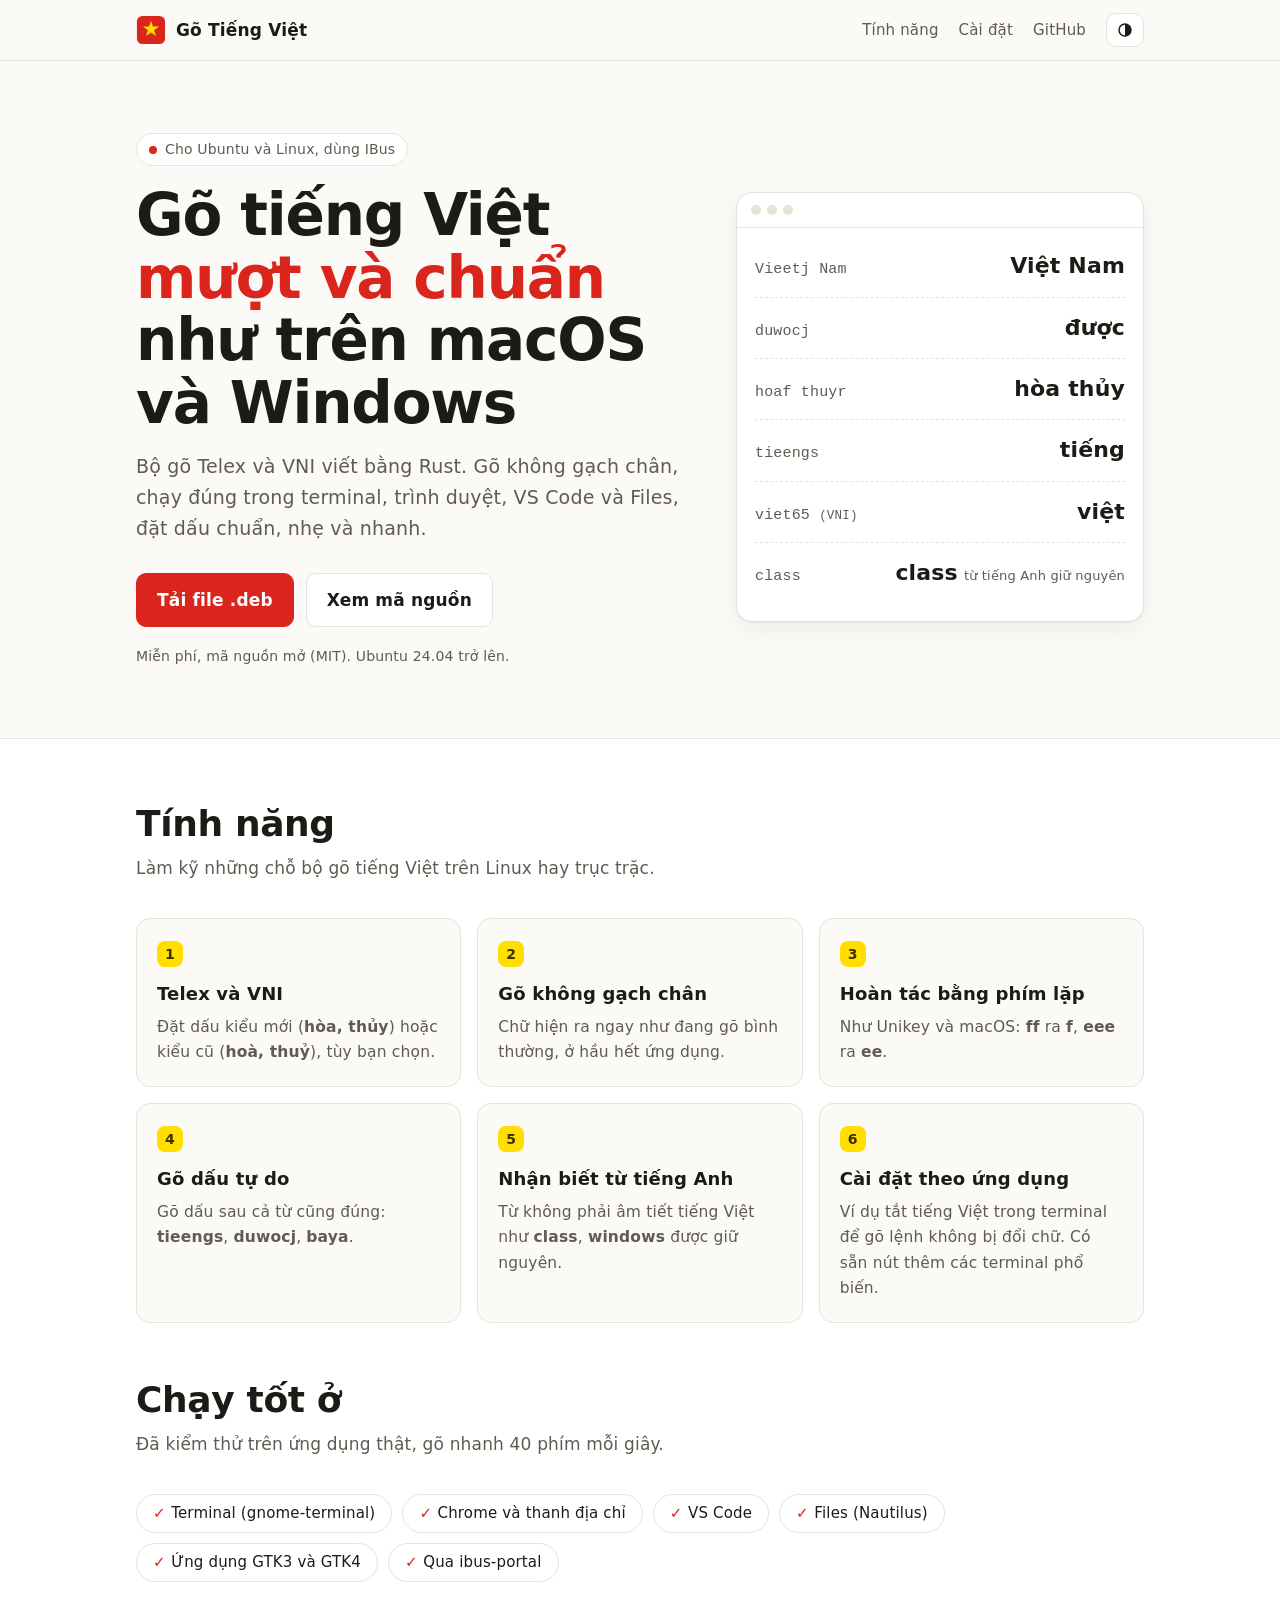
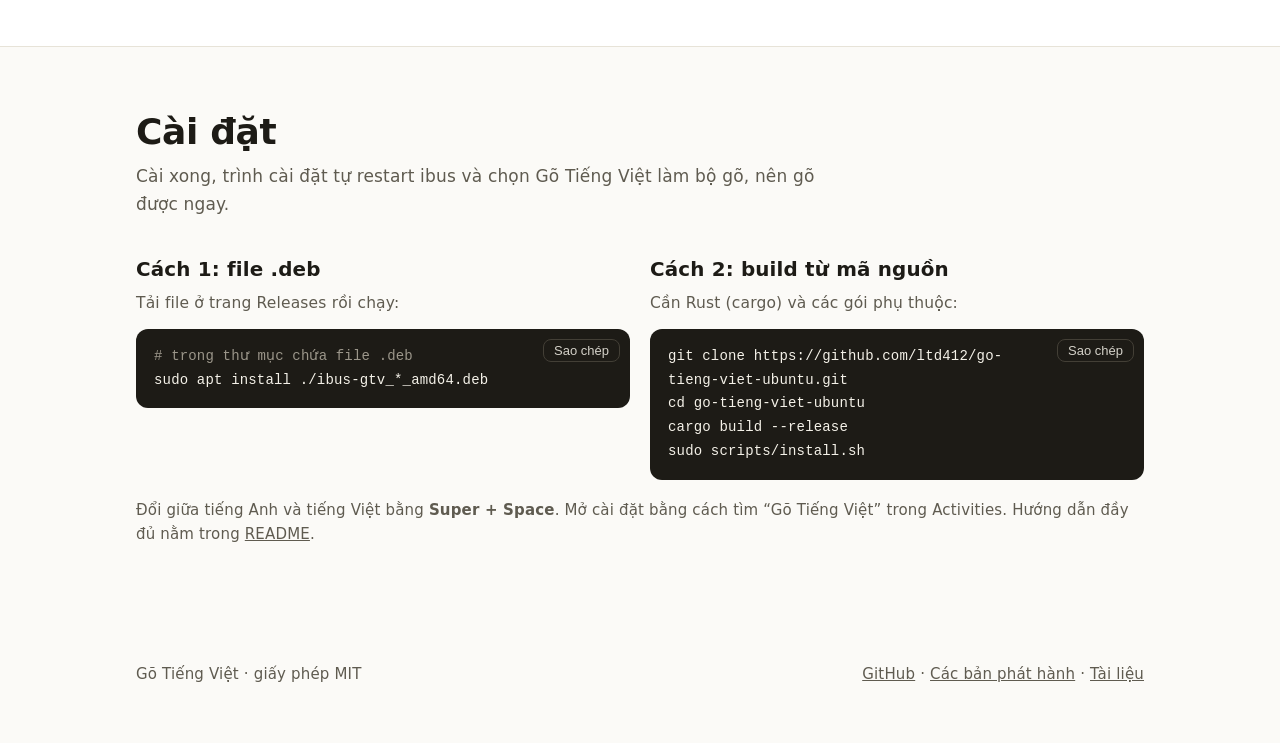
==== site/index.html @ ef8b4eda "feat: add the project website (GitHub Pages) A single static page under site/ with light and dark th" ====
<!doctype html>
<html lang="vi">
<head>
<meta charset="utf-8">
<meta name="viewport" content="width=device-width, initial-scale=1">
<title>Gõ Tiếng Việt – bộ gõ tiếng Việt cho Ubuntu</title>
<meta name="description" content="Bộ gõ tiếng Việt Telex và VNI cho Ubuntu và Linux (IBus). Gõ không gạch chân, chạy tốt trong terminal, Chrome, VS Code và Files.">
<link rel="icon" href="gtv.svg" type="image/svg+xml">
<style>
  :root {
    --bg: #fbfaf7;
    --surface: #ffffff;
    --text: #1d1b16;
    --muted: #5f5b50;
    --line: #e7e3d8;
    --red: #da251d;
    --red-ink: #ffffff;
    --yellow: #ffde00;
    --code-bg: #1d1b16;
    --code-text: #f4f1e8;
    --shadow: 0 1px 2px rgba(29,27,22,.06), 0 8px 24px rgba(29,27,22,.06);
  }
  @media (prefers-color-scheme: dark) {
    :root:not([data-theme="light"]) {
      --bg: #151410;
      --surface: #1e1c17;
      --text: #f4f1e8;
      --muted: #b0aa9a;
      --line: #34312a;
      --code-bg: #0e0d0a;
      --shadow: 0 1px 2px rgba(0,0,0,.4), 0 8px 24px rgba(0,0,0,.35);
    }
  }
  :root[data-theme="dark"] {
    --bg: #151410; --surface: #1e1c17; --text: #f4f1e8; --muted: #b0aa9a;
    --line: #34312a; --code-bg: #0e0d0a;
    --shadow: 0 1px 2px rgba(0,0,0,.4), 0 8px 24px rgba(0,0,0,.35);
  }
  * { box-sizing: border-box; }
  html { scroll-behavior: smooth; }
  body {
    margin: 0;
    background: var(--bg);
    color: var(--text);
    font: 17px/1.65 system-ui, -apple-system, "Segoe UI", Roboto, "Noto Sans", sans-serif;
    letter-spacing: .01em;
    -webkit-font-smoothing: antialiased;
  }
  a { color: inherit; }
  .wrap { max-width: 1040px; margin: 0 auto; padding: 0 16px; }

  header.nav { border-bottom: 1px solid var(--line); background: var(--bg); position: sticky; top: 0; z-index: 5; }
  .nav .wrap { display: flex; align-items: center; justify-content: space-between; height: 60px; gap: 16px; }
  .brand { display: flex; align-items: center; gap: 10px; font-weight: 700; text-decoration: none; }
  .brand img { width: 30px; height: 30px; }
  .nav nav { display: flex; align-items: center; gap: 20px; font-size: 15px; color: var(--muted); }
  .nav nav a { text-decoration: none; }
  .nav nav a:hover { color: var(--text); }
  @media (max-width: 640px) { .nav nav .hide-sm { display: none; } }

  .hero { padding-top: 72px; padding-bottom: 56px; }
  .hero-grid { display: grid; grid-template-columns: 1.15fr .85fr; gap: 48px; align-items: center; }
  @media (max-width: 860px) { .hero-grid { grid-template-columns: 1fr; gap: 36px; } .hero { padding-top: 44px; } }
  .eyebrow { display: inline-flex; align-items: center; gap: 8px; font-size: 14px; color: var(--muted);
    border: 1px solid var(--line); background: var(--surface); padding: 4px 12px; border-radius: 99px; }
  .eyebrow i { width: 8px; height: 8px; border-radius: 50%; background: var(--red); display: inline-block; }
  h1 { font-size: clamp(36px, 6vw, 58px); line-height: 1.08; margin: 18px 0 16px; letter-spacing: -.02em; }
  h1 em { font-style: normal; color: var(--red); }
  .lead { font-size: 19px; color: var(--muted); max-width: 34em; margin: 0 0 28px; }
  .cta { display: flex; flex-wrap: wrap; gap: 12px; }
  .btn { display: inline-flex; align-items: center; gap: 8px; padding: 12px 20px; border-radius: 10px;
    font-weight: 600; text-decoration: none; border: 1px solid var(--line); background: var(--surface); }
  .btn.primary { background: var(--red); color: var(--red-ink); border-color: var(--red); }
  .btn:hover { transform: translateY(-1px); box-shadow: var(--shadow); }
  .meta { margin-top: 18px; font-size: 14px; color: var(--muted); }

  .demo { background: var(--surface); border: 1px solid var(--line); border-radius: 16px; box-shadow: var(--shadow); overflow: hidden; }
  .demo-bar { display: flex; gap: 6px; padding: 12px 14px; border-bottom: 1px solid var(--line); }
  .demo-bar b { width: 10px; height: 10px; border-radius: 50%; background: var(--line); display: block; }
  .demo-body { padding: 8px 18px 18px; }
  .row { display: flex; justify-content: space-between; align-items: baseline; gap: 16px; padding: 12px 0; border-bottom: 1px dashed var(--line); }
  .row:last-child { border-bottom: 0; }
  .keys { font: 15px ui-monospace, "SF Mono", Menlo, Consolas, monospace; color: var(--muted); }
  .out { font-size: 22px; font-weight: 600; }
  .out small { font-size: 13px; font-weight: 400; color: var(--muted); margin-left: 6px; }

  section { padding: 64px 0; }
  section.alt { background: var(--surface); border-top: 1px solid var(--line); border-bottom: 1px solid var(--line); }
  h2 { font-size: clamp(26px, 4vw, 36px); line-height: 1.15; margin: 0 0 10px; letter-spacing: -.01em; }
  .sub { color: var(--muted); margin: 0 0 36px; max-width: 40em; }

  .grid { display: grid; grid-template-columns: repeat(3, 1fr); gap: 16px; }
  @media (max-width: 860px) { .grid { grid-template-columns: repeat(2, 1fr); } }
  @media (max-width: 560px) { .grid { grid-template-columns: 1fr; } }
  .card { background: var(--bg); border: 1px solid var(--line); border-radius: 14px; padding: 20px; }
  section.alt .card { background: var(--bg); }
  .card h3 { margin: 0 0 6px; font-size: 18px; }
  .card p { margin: 0; color: var(--muted); font-size: 15.5px; }
  .tick { display: inline-block; width: 26px; height: 26px; border-radius: 8px; background: var(--yellow); color: #3b3000;
    text-align: center; line-height: 26px; font-weight: 700; margin-bottom: 12px; font-size: 14px; }

  .apps { display: flex; flex-wrap: wrap; gap: 10px; margin-top: 8px; }
  .chip { border: 1px solid var(--line); background: var(--surface); border-radius: 99px; padding: 6px 16px; font-size: 15px; }
  .chip::before { content: "✓ "; color: var(--red); font-weight: 700; }

  .steps { display: grid; grid-template-columns: 1fr 1fr; gap: 20px; }
  @media (max-width: 760px) { .steps { grid-template-columns: 1fr; } }
  .steps > * { min-width: 0; }
  .step h3 { margin: 0 0 4px; }
  .step p { margin: 0 0 12px; color: var(--muted); font-size: 15.5px; }
  pre { margin: 0; background: var(--code-bg); color: var(--code-text); border-radius: 12px; padding: 16px 104px 16px 18px;
    white-space: pre-wrap; overflow-wrap: anywhere; font: 14px/1.7 ui-monospace, "SF Mono", Menlo, Consolas, monospace; }
  pre .c { color: #9b968a; }
  .note { margin-top: 18px; font-size: 15px; color: var(--muted); }

  .theme { background: var(--surface); color: var(--text); border: 1px solid var(--line); border-radius: 10px;
    width: 38px; height: 34px; cursor: pointer; display: inline-flex; align-items: center; justify-content: center; padding: 0; }
  .theme:hover { box-shadow: var(--shadow); }
  .codewrap { position: relative; }
  .copy { position: absolute; top: 10px; right: 10px; background: transparent; color: var(--code-text);
    border: 1px solid #4a463c; border-radius: 8px; padding: 3px 10px; font-size: 13px; cursor: pointer; opacity: .85; }
  .copy:hover { opacity: 1; border-color: var(--yellow); }
  :focus-visible { outline: 2px solid var(--red); outline-offset: 2px; }

  footer { padding: 36px 0 56px; color: var(--muted); font-size: 15px; }
  footer .wrap { display: flex; flex-wrap: wrap; justify-content: space-between; gap: 12px; }
  footer a { color: var(--muted); }
</style>
</head>
<body>

<header class="nav">
  <div class="wrap">
    <a class="brand" href="#"><img src="gtv.svg" alt="" width="30" height="30"> Gõ Tiếng Việt</a>
    <nav>
      <a href="#tinh-nang" class="hide-sm">Tính năng</a>
      <a href="#cai-dat">Cài đặt</a>
      <a href="https://github.com/ltd412/go-tieng-viet-ubuntu">GitHub</a>
      <button class="theme" id="theme" type="button" aria-label="Đổi giao diện sáng/tối" title="Đổi giao diện sáng/tối"><svg viewBox="0 0 24 24" width="18" height="18" aria-hidden="true"><circle cx="12" cy="12" r="8" fill="none" stroke="currentColor" stroke-width="2"/><path d="M12 4a8 8 0 0 1 0 16z" fill="currentColor"/></svg></button>
    </nav>
  </div>
</header>

<main>
<div class="wrap hero">
  <div class="hero-grid">
    <div>
      <span class="eyebrow"><i></i> Cho Ubuntu và Linux, dùng IBus</span>
      <h1>Gõ tiếng Việt <em>mượt và chuẩn</em> như trên macOS và Windows</h1>
      <p class="lead">Bộ gõ Telex và VNI viết bằng Rust. Gõ không gạch chân, chạy đúng trong terminal, trình duyệt, VS Code và Files, đặt dấu chuẩn, nhẹ và nhanh.</p>
      <div class="cta">
        <a class="btn primary" href="https://github.com/ltd412/go-tieng-viet-ubuntu/releases/latest">Tải file .deb</a>
        <a class="btn" href="https://github.com/ltd412/go-tieng-viet-ubuntu">Xem mã nguồn</a>
      </div>
      <p class="meta">Miễn phí, mã nguồn mở (MIT). Ubuntu 24.04 trở lên.</p>
    </div>

    <div class="demo" aria-label="Ví dụ gõ">
      <div class="demo-bar"><b></b><b></b><b></b></div>
      <div class="demo-body">
        <div class="row"><span class="keys">Vieetj Nam</span><span class="out">Việt Nam</span></div>
        <div class="row"><span class="keys">duwocj</span><span class="out">được</span></div>
        <div class="row"><span class="keys">hoaf thuyr</span><span class="out">hòa thủy</span></div>
        <div class="row"><span class="keys">tieengs</span><span class="out">tiếng</span></div>
        <div class="row"><span class="keys">viet65 <small>(VNI)</small></span><span class="out">việt</span></div>
        <div class="row"><span class="keys">class</span><span class="out">class<small>từ tiếng Anh giữ nguyên</small></span></div>
      </div>
    </div>
  </div>
</div>

<section class="alt" id="tinh-nang">
  <div class="wrap">
    <h2>Tính năng</h2>
    <p class="sub">Làm kỹ những chỗ bộ gõ tiếng Việt trên Linux hay trục trặc.</p>
    <div class="grid">
      <div class="card"><span class="tick">1</span><h3>Telex và VNI</h3><p>Đặt dấu kiểu mới (<b>hòa, thủy</b>) hoặc kiểu cũ (<b>hoà, thuỷ</b>), tùy bạn chọn.</p></div>
      <div class="card"><span class="tick">2</span><h3>Gõ không gạch chân</h3><p>Chữ hiện ra ngay như đang gõ bình thường, ở hầu hết ứng dụng.</p></div>
      <div class="card"><span class="tick">3</span><h3>Hoàn tác bằng phím lặp</h3><p>Như Unikey và macOS: <b>ff</b> ra <b>f</b>, <b>eee</b> ra <b>ee</b>.</p></div>
      <div class="card"><span class="tick">4</span><h3>Gõ dấu tự do</h3><p>Gõ dấu sau cả từ cũng đúng: <b>tieengs</b>, <b>duwocj</b>, <b>baya</b>.</p></div>
      <div class="card"><span class="tick">5</span><h3>Nhận biết từ tiếng Anh</h3><p>Từ không phải âm tiết tiếng Việt như <b>class</b>, <b>windows</b> được giữ nguyên.</p></div>
      <div class="card"><span class="tick">6</span><h3>Cài đặt theo ứng dụng</h3><p>Ví dụ tắt tiếng Việt trong terminal để gõ lệnh không bị đổi chữ. Có sẵn nút thêm các terminal phổ biến.</p></div>
    </div>

    <h2 style="margin-top:56px">Chạy tốt ở</h2>
    <p class="sub">Đã kiểm thử trên ứng dụng thật, gõ nhanh 40 phím mỗi giây.</p>
    <div class="apps">
      <span class="chip">Terminal (gnome-terminal)</span>
      <span class="chip">Chrome và thanh địa chỉ</span>
      <span class="chip">VS Code</span>
      <span class="chip">Files (Nautilus)</span>
      <span class="chip">Ứng dụng GTK3 và GTK4</span>
      <span class="chip">Qua ibus-portal</span>
    </div>
  </div>
</section>

<section id="cai-dat">
  <div class="wrap">
    <h2>Cài đặt</h2>
    <p class="sub">Cài xong, trình cài đặt tự restart ibus và chọn Gõ Tiếng Việt làm bộ gõ, nên gõ được ngay.</p>
    <div class="steps">
      <div class="step">
        <h3>Cách 1: file .deb</h3>
        <p>Tải file ở trang Releases rồi chạy:</p>
<div class="codewrap"><pre><span class="c"># trong thư mục chứa file .deb</span>
sudo apt install ./ibus-gtv_*_amd64.deb</pre><button class="copy" type="button">Sao chép</button></div>
      </div>
      <div class="step">
        <h3>Cách 2: build từ mã nguồn</h3>
        <p>Cần Rust (cargo) và các gói phụ thuộc:</p>
<div class="codewrap"><pre>git clone https://github.com/ltd412/go-tieng-viet-ubuntu.git
cd go-tieng-viet-ubuntu
cargo build --release
sudo scripts/install.sh</pre><button class="copy" type="button">Sao chép</button></div>
      </div>
    </div>
    <p class="note">Đổi giữa tiếng Anh và tiếng Việt bằng <b>Super + Space</b>. Mở cài đặt bằng cách tìm “Gõ Tiếng Việt” trong Activities. Hướng dẫn đầy đủ nằm trong <a href="https://github.com/ltd412/go-tieng-viet-ubuntu#readme">README</a>.</p>
  </div>
</section>
</main>

<footer>
  <div class="wrap">
    <span>Gõ Tiếng Việt · giấy phép MIT</span>
    <span><a href="https://github.com/ltd412/go-tieng-viet-ubuntu">GitHub</a> · <a href="https://github.com/ltd412/go-tieng-viet-ubuntu/releases">Các bản phát hành</a> · <a href="https://github.com/ltd412/go-tieng-viet-ubuntu/tree/main/docs">Tài liệu</a></span>
  </div>
</footer>

<script>
(function () {
  var root = document.documentElement, key = "gtv-theme";
  function store(v) { try { v ? localStorage.setItem(key, v) : localStorage.getItem(key); } catch (e) {} }
  var saved = null; try { saved = localStorage.getItem(key); } catch (e) {}
  if (saved === "light" || saved === "dark") root.setAttribute("data-theme", saved);
  document.getElementById("theme").addEventListener("click", function () {
    var dark = root.getAttribute("data-theme") === "dark" ||
      (!root.getAttribute("data-theme") && window.matchMedia("(prefers-color-scheme: dark)").matches);
    var next = dark ? "light" : "dark";
    root.setAttribute("data-theme", next); store(next);
  });
  document.querySelectorAll(".copy").forEach(function (b) {
    b.addEventListener("click", function () {
      var text = b.previousElementSibling.innerText.replace(/^# .*\n/gm, "");
      (navigator.clipboard ? navigator.clipboard.writeText(text) : Promise.reject()).then(function () {
        b.textContent = "Đã chép"; setTimeout(function () { b.textContent = "Sao chép"; }, 1500);
      }, function () { b.textContent = "Chọn và chép tay"; });
    });
  });
})();
</script>
</body>
</html>
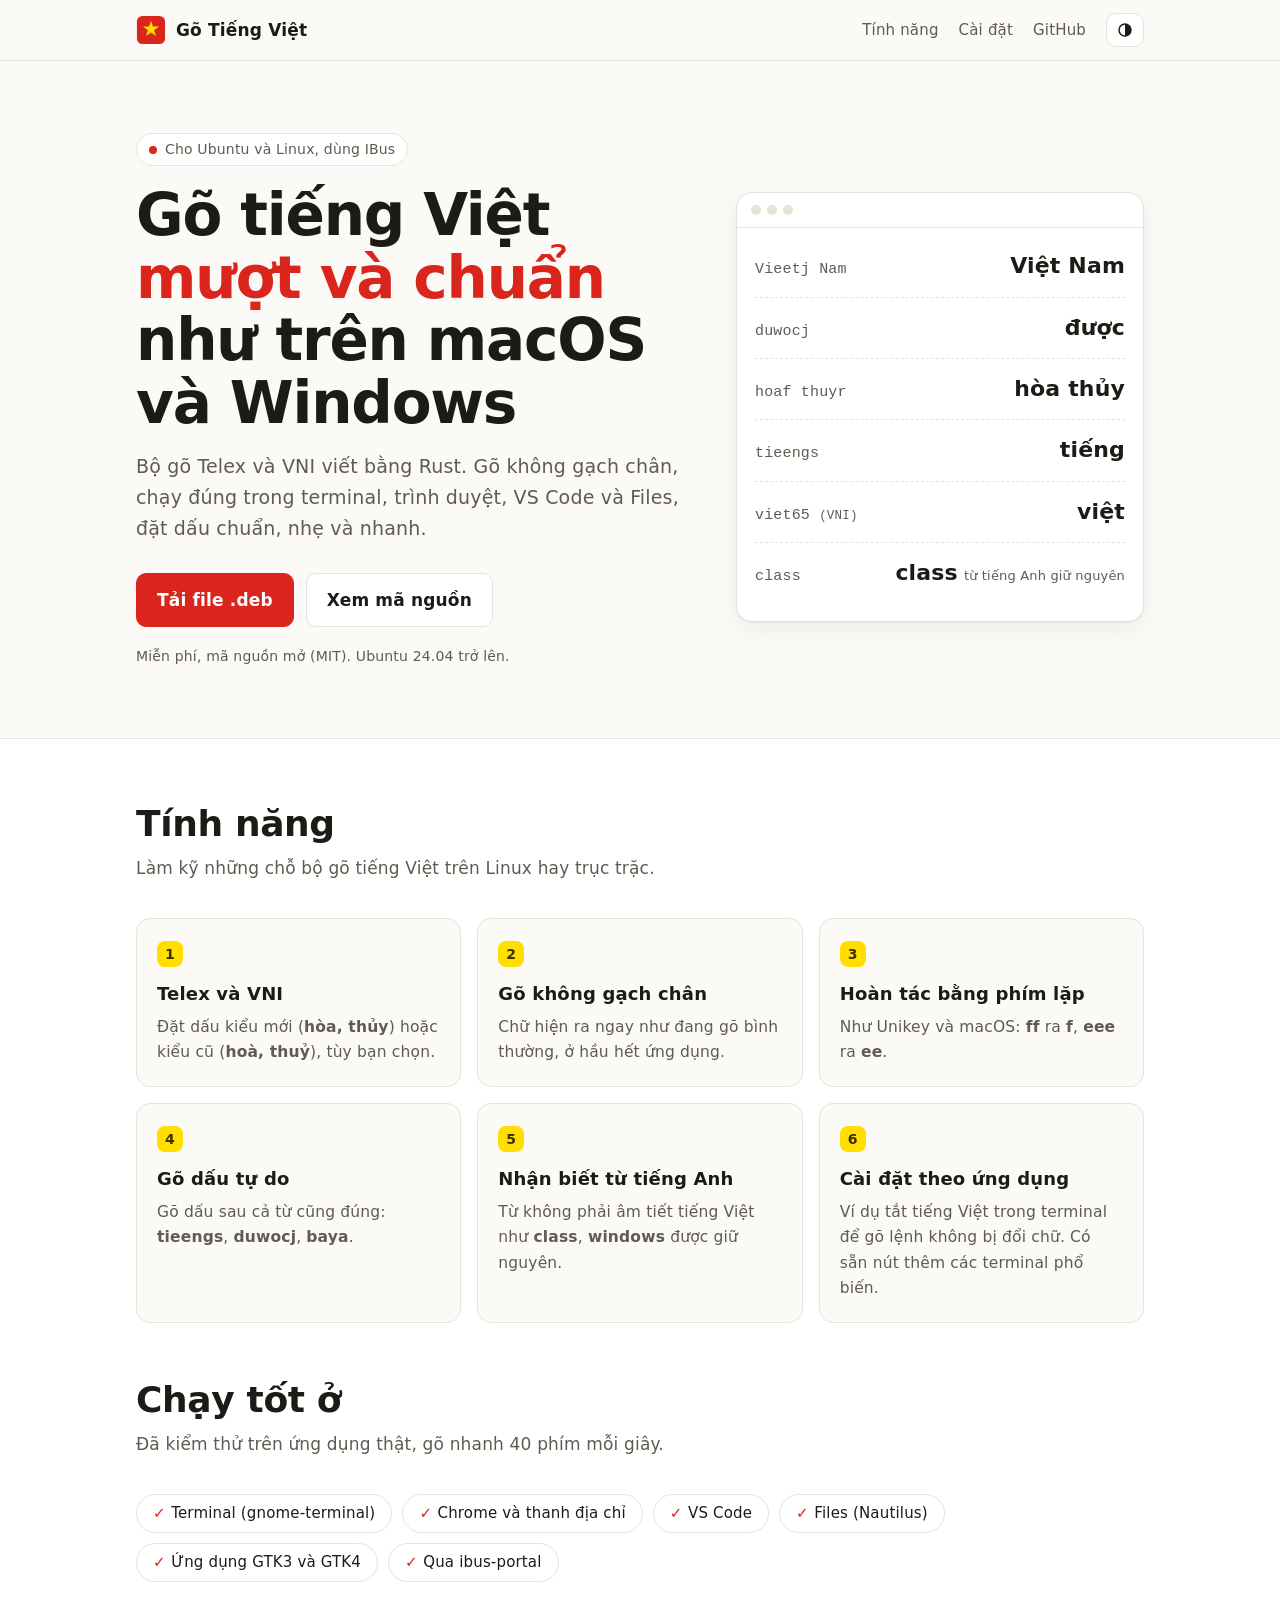
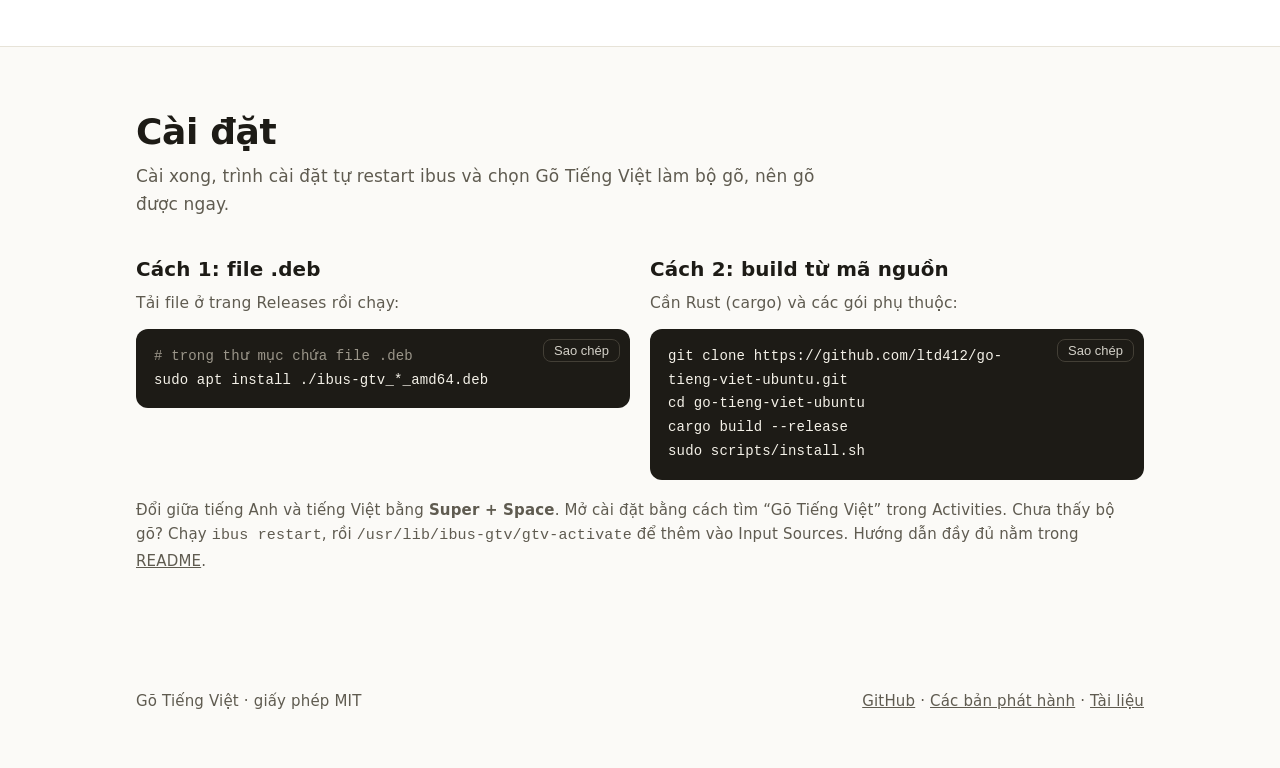
==== commit e7714d2c: "docs: document manual ibus restart and input-sources setup Co-Authored-By: Claude Sonnet 5.5 <norepl" ====
--- a/site/index.html
+++ b/site/index.html
@@ -215,7 +215,7 @@
 sudo scripts/install.sh</pre><button class="copy" type="button">Sao chép</button></div>
       </div>
     </div>
-    <p class="note">Đổi giữa tiếng Anh và tiếng Việt bằng <b>Super + Space</b>. Mở cài đặt bằng cách tìm “Gõ Tiếng Việt” trong Activities. Hướng dẫn đầy đủ nằm trong <a href="https://github.com/ltd412/go-tieng-viet-ubuntu#readme">README</a>.</p>
+    <p class="note">Đổi giữa tiếng Anh và tiếng Việt bằng <b>Super + Space</b>. Mở cài đặt bằng cách tìm “Gõ Tiếng Việt” trong Activities. Chưa thấy bộ gõ? Chạy <code>ibus restart</code>, rồi <code>/usr/lib/ibus-gtv/gtv-activate</code> để thêm vào Input Sources. Hướng dẫn đầy đủ nằm trong <a href="https://github.com/ltd412/go-tieng-viet-ubuntu#readme">README</a>.</p>
   </div>
 </section>
 </main>
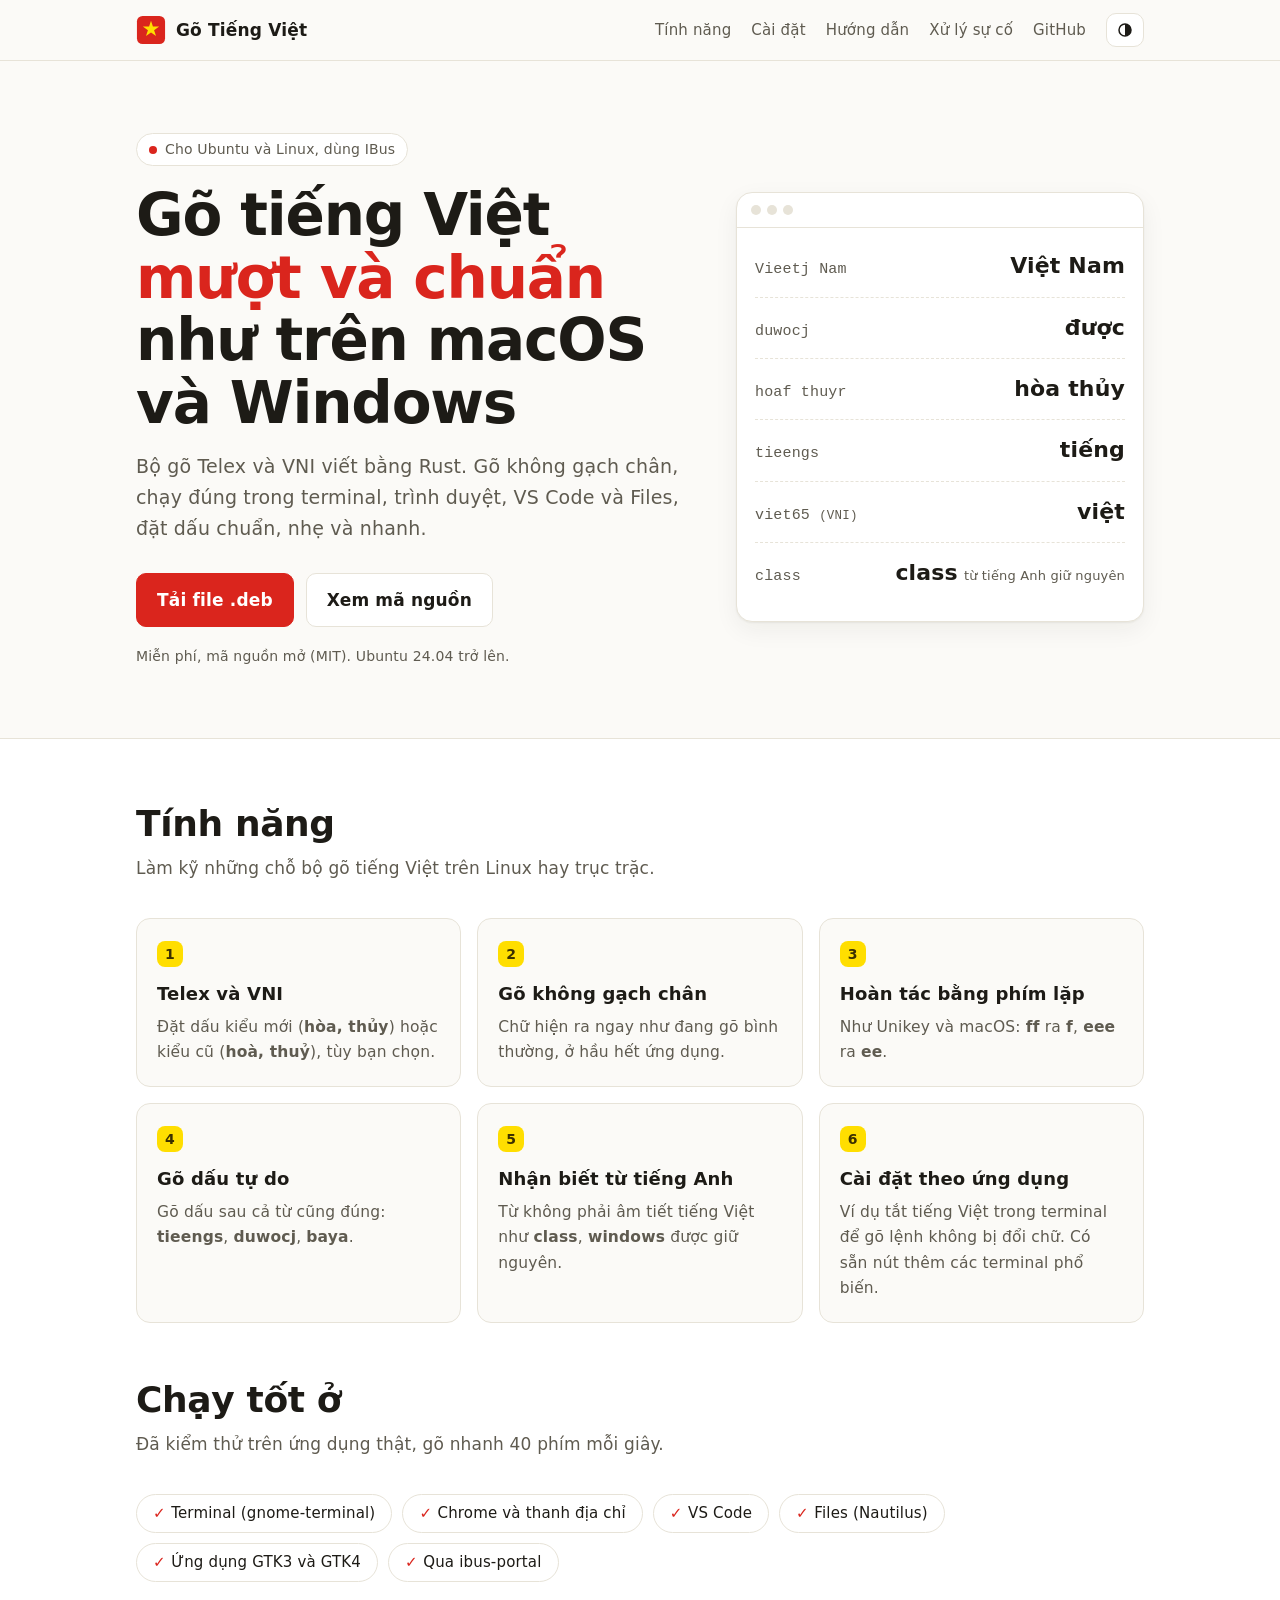
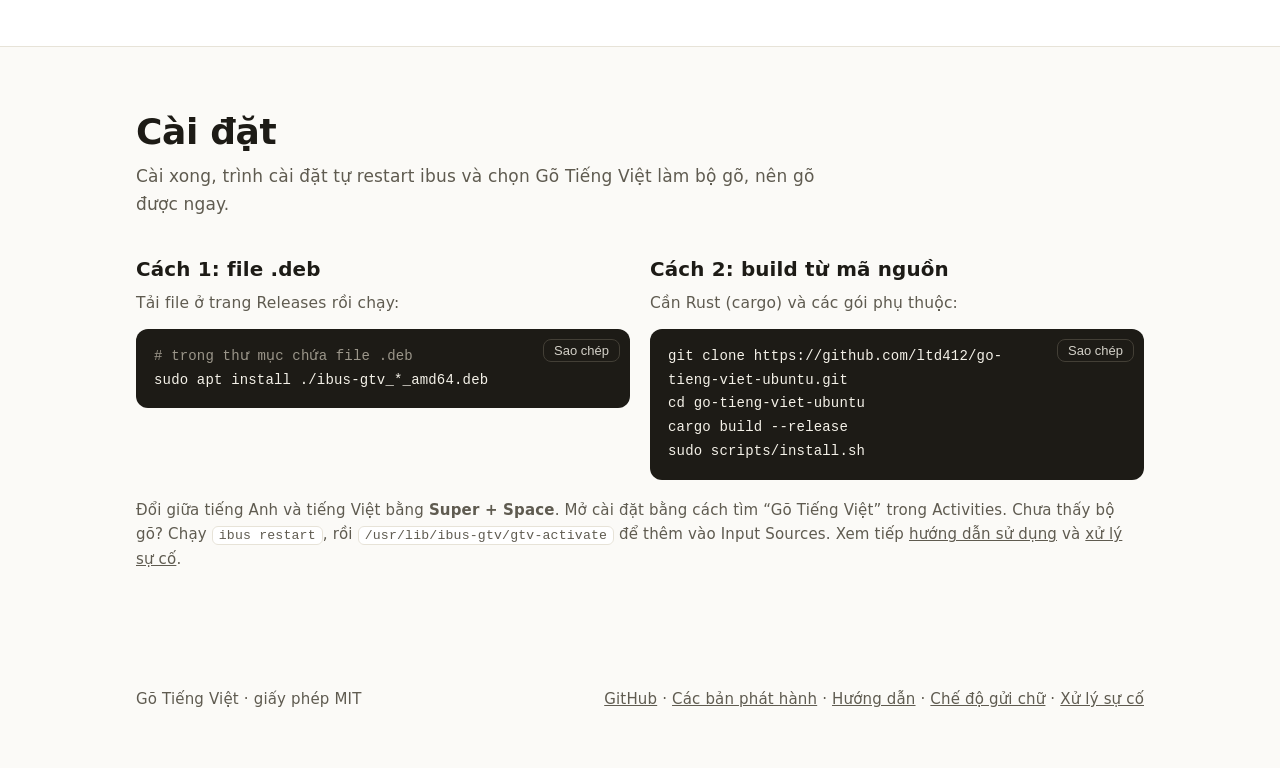
==== commit 7ba11b7b: "feat(site): add usage, send-mode and troubleshooting pages Co-Authored-By: Claude Sonnet 5.5 <norepl" ====
--- a/site/index.html
+++ b/site/index.html
@@ -6,126 +6,7 @@
 <title>Gõ Tiếng Việt – bộ gõ tiếng Việt cho Ubuntu</title>
 <meta name="description" content="Bộ gõ tiếng Việt Telex và VNI cho Ubuntu và Linux (IBus). Gõ không gạch chân, chạy tốt trong terminal, Chrome, VS Code và Files.">
 <link rel="icon" href="gtv.svg" type="image/svg+xml">
-<style>
-  :root {
-    --bg: #fbfaf7;
-    --surface: #ffffff;
-    --text: #1d1b16;
-    --muted: #5f5b50;
-    --line: #e7e3d8;
-    --red: #da251d;
-    --red-ink: #ffffff;
-    --yellow: #ffde00;
-    --code-bg: #1d1b16;
-    --code-text: #f4f1e8;
-    --shadow: 0 1px 2px rgba(29,27,22,.06), 0 8px 24px rgba(29,27,22,.06);
-  }
-  @media (prefers-color-scheme: dark) {
-    :root:not([data-theme="light"]) {
-      --bg: #151410;
-      --surface: #1e1c17;
-      --text: #f4f1e8;
-      --muted: #b0aa9a;
-      --line: #34312a;
-      --code-bg: #0e0d0a;
-      --shadow: 0 1px 2px rgba(0,0,0,.4), 0 8px 24px rgba(0,0,0,.35);
-    }
-  }
-  :root[data-theme="dark"] {
-    --bg: #151410; --surface: #1e1c17; --text: #f4f1e8; --muted: #b0aa9a;
-    --line: #34312a; --code-bg: #0e0d0a;
-    --shadow: 0 1px 2px rgba(0,0,0,.4), 0 8px 24px rgba(0,0,0,.35);
-  }
-  * { box-sizing: border-box; }
-  html { scroll-behavior: smooth; }
-  body {
-    margin: 0;
-    background: var(--bg);
-    color: var(--text);
-    font: 17px/1.65 system-ui, -apple-system, "Segoe UI", Roboto, "Noto Sans", sans-serif;
-    letter-spacing: .01em;
-    -webkit-font-smoothing: antialiased;
-  }
-  a { color: inherit; }
-  .wrap { max-width: 1040px; margin: 0 auto; padding: 0 16px; }
-
-  header.nav { border-bottom: 1px solid var(--line); background: var(--bg); position: sticky; top: 0; z-index: 5; }
-  .nav .wrap { display: flex; align-items: center; justify-content: space-between; height: 60px; gap: 16px; }
-  .brand { display: flex; align-items: center; gap: 10px; font-weight: 700; text-decoration: none; }
-  .brand img { width: 30px; height: 30px; }
-  .nav nav { display: flex; align-items: center; gap: 20px; font-size: 15px; color: var(--muted); }
-  .nav nav a { text-decoration: none; }
-  .nav nav a:hover { color: var(--text); }
-  @media (max-width: 640px) { .nav nav .hide-sm { display: none; } }
-
-  .hero { padding-top: 72px; padding-bottom: 56px; }
-  .hero-grid { display: grid; grid-template-columns: 1.15fr .85fr; gap: 48px; align-items: center; }
-  @media (max-width: 860px) { .hero-grid { grid-template-columns: 1fr; gap: 36px; } .hero { padding-top: 44px; } }
-  .eyebrow { display: inline-flex; align-items: center; gap: 8px; font-size: 14px; color: var(--muted);
-    border: 1px solid var(--line); background: var(--surface); padding: 4px 12px; border-radius: 99px; }
-  .eyebrow i { width: 8px; height: 8px; border-radius: 50%; background: var(--red); display: inline-block; }
-  h1 { font-size: clamp(36px, 6vw, 58px); line-height: 1.08; margin: 18px 0 16px; letter-spacing: -.02em; }
-  h1 em { font-style: normal; color: var(--red); }
-  .lead { font-size: 19px; color: var(--muted); max-width: 34em; margin: 0 0 28px; }
-  .cta { display: flex; flex-wrap: wrap; gap: 12px; }
-  .btn { display: inline-flex; align-items: center; gap: 8px; padding: 12px 20px; border-radius: 10px;
-    font-weight: 600; text-decoration: none; border: 1px solid var(--line); background: var(--surface); }
-  .btn.primary { background: var(--red); color: var(--red-ink); border-color: var(--red); }
-  .btn:hover { transform: translateY(-1px); box-shadow: var(--shadow); }
-  .meta { margin-top: 18px; font-size: 14px; color: var(--muted); }
-
-  .demo { background: var(--surface); border: 1px solid var(--line); border-radius: 16px; box-shadow: var(--shadow); overflow: hidden; }
-  .demo-bar { display: flex; gap: 6px; padding: 12px 14px; border-bottom: 1px solid var(--line); }
-  .demo-bar b { width: 10px; height: 10px; border-radius: 50%; background: var(--line); display: block; }
-  .demo-body { padding: 8px 18px 18px; }
-  .row { display: flex; justify-content: space-between; align-items: baseline; gap: 16px; padding: 12px 0; border-bottom: 1px dashed var(--line); }
-  .row:last-child { border-bottom: 0; }
-  .keys { font: 15px ui-monospace, "SF Mono", Menlo, Consolas, monospace; color: var(--muted); }
-  .out { font-size: 22px; font-weight: 600; }
-  .out small { font-size: 13px; font-weight: 400; color: var(--muted); margin-left: 6px; }
-
-  section { padding: 64px 0; }
-  section.alt { background: var(--surface); border-top: 1px solid var(--line); border-bottom: 1px solid var(--line); }
-  h2 { font-size: clamp(26px, 4vw, 36px); line-height: 1.15; margin: 0 0 10px; letter-spacing: -.01em; }
-  .sub { color: var(--muted); margin: 0 0 36px; max-width: 40em; }
-
-  .grid { display: grid; grid-template-columns: repeat(3, 1fr); gap: 16px; }
-  @media (max-width: 860px) { .grid { grid-template-columns: repeat(2, 1fr); } }
-  @media (max-width: 560px) { .grid { grid-template-columns: 1fr; } }
-  .card { background: var(--bg); border: 1px solid var(--line); border-radius: 14px; padding: 20px; }
-  section.alt .card { background: var(--bg); }
-  .card h3 { margin: 0 0 6px; font-size: 18px; }
-  .card p { margin: 0; color: var(--muted); font-size: 15.5px; }
-  .tick { display: inline-block; width: 26px; height: 26px; border-radius: 8px; background: var(--yellow); color: #3b3000;
-    text-align: center; line-height: 26px; font-weight: 700; margin-bottom: 12px; font-size: 14px; }
-
-  .apps { display: flex; flex-wrap: wrap; gap: 10px; margin-top: 8px; }
-  .chip { border: 1px solid var(--line); background: var(--surface); border-radius: 99px; padding: 6px 16px; font-size: 15px; }
-  .chip::before { content: "✓ "; color: var(--red); font-weight: 700; }
-
-  .steps { display: grid; grid-template-columns: 1fr 1fr; gap: 20px; }
-  @media (max-width: 760px) { .steps { grid-template-columns: 1fr; } }
-  .steps > * { min-width: 0; }
-  .step h3 { margin: 0 0 4px; }
-  .step p { margin: 0 0 12px; color: var(--muted); font-size: 15.5px; }
-  pre { margin: 0; background: var(--code-bg); color: var(--code-text); border-radius: 12px; padding: 16px 104px 16px 18px;
-    white-space: pre-wrap; overflow-wrap: anywhere; font: 14px/1.7 ui-monospace, "SF Mono", Menlo, Consolas, monospace; }
-  pre .c { color: #9b968a; }
-  .note { margin-top: 18px; font-size: 15px; color: var(--muted); }
-
-  .theme { background: var(--surface); color: var(--text); border: 1px solid var(--line); border-radius: 10px;
-    width: 38px; height: 34px; cursor: pointer; display: inline-flex; align-items: center; justify-content: center; padding: 0; }
-  .theme:hover { box-shadow: var(--shadow); }
-  .codewrap { position: relative; }
-  .copy { position: absolute; top: 10px; right: 10px; background: transparent; color: var(--code-text);
-    border: 1px solid #4a463c; border-radius: 8px; padding: 3px 10px; font-size: 13px; cursor: pointer; opacity: .85; }
-  .copy:hover { opacity: 1; border-color: var(--yellow); }
-  :focus-visible { outline: 2px solid var(--red); outline-offset: 2px; }
-
-  footer { padding: 36px 0 56px; color: var(--muted); font-size: 15px; }
-  footer .wrap { display: flex; flex-wrap: wrap; justify-content: space-between; gap: 12px; }
-  footer a { color: var(--muted); }
-</style>
+<link rel="stylesheet" href="style.css">
 </head>
 <body>
 
@@ -135,6 +16,8 @@
     <nav>
       <a href="#tinh-nang" class="hide-sm">Tính năng</a>
       <a href="#cai-dat">Cài đặt</a>
+      <a href="su-dung.html">Hướng dẫn</a>
+      <a href="xu-ly-su-co.html" class="hide-md">Xử lý sự cố</a>
       <a href="https://github.com/ltd412/go-tieng-viet-ubuntu">GitHub</a>
       <button class="theme" id="theme" type="button" aria-label="Đổi giao diện sáng/tối" title="Đổi giao diện sáng/tối"><svg viewBox="0 0 24 24" width="18" height="18" aria-hidden="true"><circle cx="12" cy="12" r="8" fill="none" stroke="currentColor" stroke-width="2"/><path d="M12 4a8 8 0 0 1 0 16z" fill="currentColor"/></svg></button>
     </nav>
@@ -215,7 +98,7 @@
 sudo scripts/install.sh</pre><button class="copy" type="button">Sao chép</button></div>
       </div>
     </div>
-    <p class="note">Đổi giữa tiếng Anh và tiếng Việt bằng <b>Super + Space</b>. Mở cài đặt bằng cách tìm “Gõ Tiếng Việt” trong Activities. Chưa thấy bộ gõ? Chạy <code>ibus restart</code>, rồi <code>/usr/lib/ibus-gtv/gtv-activate</code> để thêm vào Input Sources. Hướng dẫn đầy đủ nằm trong <a href="https://github.com/ltd412/go-tieng-viet-ubuntu#readme">README</a>.</p>
+    <p class="note">Đổi giữa tiếng Anh và tiếng Việt bằng <b>Super + Space</b>. Mở cài đặt bằng cách tìm “Gõ Tiếng Việt” trong Activities. Chưa thấy bộ gõ? Chạy <code>ibus restart</code>, rồi <code>/usr/lib/ibus-gtv/gtv-activate</code> để thêm vào Input Sources. Xem tiếp <a href="su-dung.html">hướng dẫn sử dụng</a> và <a href="xu-ly-su-co.html">xử lý sự cố</a>.</p>
   </div>
 </section>
 </main>
@@ -223,31 +106,10 @@
 <footer>
   <div class="wrap">
     <span>Gõ Tiếng Việt · giấy phép MIT</span>
-    <span><a href="https://github.com/ltd412/go-tieng-viet-ubuntu">GitHub</a> · <a href="https://github.com/ltd412/go-tieng-viet-ubuntu/releases">Các bản phát hành</a> · <a href="https://github.com/ltd412/go-tieng-viet-ubuntu/tree/main/docs">Tài liệu</a></span>
+    <span><a href="https://github.com/ltd412/go-tieng-viet-ubuntu">GitHub</a> · <a href="https://github.com/ltd412/go-tieng-viet-ubuntu/releases">Các bản phát hành</a> · <a href="su-dung.html">Hướng dẫn</a> · <a href="che-do-gui-chu.html">Chế độ gửi chữ</a> · <a href="xu-ly-su-co.html">Xử lý sự cố</a></span>
   </div>
 </footer>
 
-<script>
-(function () {
-  var root = document.documentElement, key = "gtv-theme";
-  function store(v) { try { v ? localStorage.setItem(key, v) : localStorage.getItem(key); } catch (e) {} }
-  var saved = null; try { saved = localStorage.getItem(key); } catch (e) {}
-  if (saved === "light" || saved === "dark") root.setAttribute("data-theme", saved);
-  document.getElementById("theme").addEventListener("click", function () {
-    var dark = root.getAttribute("data-theme") === "dark" ||
-      (!root.getAttribute("data-theme") && window.matchMedia("(prefers-color-scheme: dark)").matches);
-    var next = dark ? "light" : "dark";
-    root.setAttribute("data-theme", next); store(next);
-  });
-  document.querySelectorAll(".copy").forEach(function (b) {
-    b.addEventListener("click", function () {
-      var text = b.previousElementSibling.innerText.replace(/^# .*\n/gm, "");
-      (navigator.clipboard ? navigator.clipboard.writeText(text) : Promise.reject()).then(function () {
-        b.textContent = "Đã chép"; setTimeout(function () { b.textContent = "Sao chép"; }, 1500);
-      }, function () { b.textContent = "Chọn và chép tay"; });
-    });
-  });
-})();
-</script>
+<script src="site.js" defer></script>
 </body>
 </html>
--- a/site/style.css
+++ b/site/style.css
@@ -0,0 +1,155 @@
+  :root {
+    --bg: #fbfaf7;
+    --surface: #ffffff;
+    --text: #1d1b16;
+    --muted: #5f5b50;
+    --line: #e7e3d8;
+    --red: #da251d;
+    --red-ink: #ffffff;
+    --yellow: #ffde00;
+    --code-bg: #1d1b16;
+    --code-text: #f4f1e8;
+    --shadow: 0 1px 2px rgba(29,27,22,.06), 0 8px 24px rgba(29,27,22,.06);
+  }
+  @media (prefers-color-scheme: dark) {
+    :root:not([data-theme="light"]) {
+      --bg: #151410;
+      --surface: #1e1c17;
+      --text: #f4f1e8;
+      --muted: #b0aa9a;
+      --line: #34312a;
+      --code-bg: #0e0d0a;
+      --shadow: 0 1px 2px rgba(0,0,0,.4), 0 8px 24px rgba(0,0,0,.35);
+    }
+  }
+  :root[data-theme="dark"] {
+    --bg: #151410; --surface: #1e1c17; --text: #f4f1e8; --muted: #b0aa9a;
+    --line: #34312a; --code-bg: #0e0d0a;
+    --shadow: 0 1px 2px rgba(0,0,0,.4), 0 8px 24px rgba(0,0,0,.35);
+  }
+  * { box-sizing: border-box; }
+  html { scroll-behavior: smooth; }
+  body {
+    margin: 0;
+    background: var(--bg);
+    color: var(--text);
+    font: 17px/1.65 system-ui, -apple-system, "Segoe UI", Roboto, "Noto Sans", sans-serif;
+    letter-spacing: .01em;
+    -webkit-font-smoothing: antialiased;
+  }
+  a { color: inherit; }
+  .wrap { max-width: 1040px; margin: 0 auto; padding: 0 16px; }
+
+  header.nav { border-bottom: 1px solid var(--line); background: var(--bg); position: sticky; top: 0; z-index: 5; }
+  .nav .wrap { display: flex; align-items: center; justify-content: space-between; height: 60px; gap: 16px; }
+  .brand { display: flex; align-items: center; gap: 10px; font-weight: 700; text-decoration: none; }
+  .brand img { width: 30px; height: 30px; }
+  .nav nav { display: flex; align-items: center; gap: 20px; font-size: 15px; color: var(--muted); }
+  .nav nav a { text-decoration: none; }
+  .nav nav a:hover { color: var(--text); }
+  @media (max-width: 640px) { .nav nav .hide-sm { display: none; } }
+
+  .hero { padding-top: 72px; padding-bottom: 56px; }
+  .hero-grid { display: grid; grid-template-columns: 1.15fr .85fr; gap: 48px; align-items: center; }
+  @media (max-width: 860px) { .hero-grid { grid-template-columns: 1fr; gap: 36px; } .hero { padding-top: 44px; } }
+  .eyebrow { display: inline-flex; align-items: center; gap: 8px; font-size: 14px; color: var(--muted);
+    border: 1px solid var(--line); background: var(--surface); padding: 4px 12px; border-radius: 99px; }
+  .eyebrow i { width: 8px; height: 8px; border-radius: 50%; background: var(--red); display: inline-block; }
+  h1 { font-size: clamp(36px, 6vw, 58px); line-height: 1.08; margin: 18px 0 16px; letter-spacing: -.02em; }
+  h1 em { font-style: normal; color: var(--red); }
+  .lead { font-size: 19px; color: var(--muted); max-width: 34em; margin: 0 0 28px; }
+  .cta { display: flex; flex-wrap: wrap; gap: 12px; }
+  .btn { display: inline-flex; align-items: center; gap: 8px; padding: 12px 20px; border-radius: 10px;
+    font-weight: 600; text-decoration: none; border: 1px solid var(--line); background: var(--surface); }
+  .btn.primary { background: var(--red); color: var(--red-ink); border-color: var(--red); }
+  .btn:hover { transform: translateY(-1px); box-shadow: var(--shadow); }
+  .meta { margin-top: 18px; font-size: 14px; color: var(--muted); }
+
+  .demo { background: var(--surface); border: 1px solid var(--line); border-radius: 16px; box-shadow: var(--shadow); overflow: hidden; }
+  .demo-bar { display: flex; gap: 6px; padding: 12px 14px; border-bottom: 1px solid var(--line); }
+  .demo-bar b { width: 10px; height: 10px; border-radius: 50%; background: var(--line); display: block; }
+  .demo-body { padding: 8px 18px 18px; }
+  .row { display: flex; justify-content: space-between; align-items: baseline; gap: 16px; padding: 12px 0; border-bottom: 1px dashed var(--line); }
+  .row:last-child { border-bottom: 0; }
+  .keys { font: 15px ui-monospace, "SF Mono", Menlo, Consolas, monospace; color: var(--muted); }
+  .out { font-size: 22px; font-weight: 600; }
+  .out small { font-size: 13px; font-weight: 400; color: var(--muted); margin-left: 6px; }
+
+  section { padding: 64px 0; }
+  section.alt { background: var(--surface); border-top: 1px solid var(--line); border-bottom: 1px solid var(--line); }
+  h2 { font-size: clamp(26px, 4vw, 36px); line-height: 1.15; margin: 0 0 10px; letter-spacing: -.01em; }
+  .sub { color: var(--muted); margin: 0 0 36px; max-width: 40em; }
+
+  .grid { display: grid; grid-template-columns: repeat(3, 1fr); gap: 16px; }
+  @media (max-width: 860px) { .grid { grid-template-columns: repeat(2, 1fr); } }
+  @media (max-width: 560px) { .grid { grid-template-columns: 1fr; } }
+  .card { background: var(--bg); border: 1px solid var(--line); border-radius: 14px; padding: 20px; }
+  section.alt .card { background: var(--bg); }
+  .card h3 { margin: 0 0 6px; font-size: 18px; }
+  .card p { margin: 0; color: var(--muted); font-size: 15.5px; }
+  .tick { display: inline-block; width: 26px; height: 26px; border-radius: 8px; background: var(--yellow); color: #3b3000;
+    text-align: center; line-height: 26px; font-weight: 700; margin-bottom: 12px; font-size: 14px; }
+
+  .apps { display: flex; flex-wrap: wrap; gap: 10px; margin-top: 8px; }
+  .chip { border: 1px solid var(--line); background: var(--surface); border-radius: 99px; padding: 6px 16px; font-size: 15px; }
+  .chip::before { content: "✓ "; color: var(--red); font-weight: 700; }
+
+  .steps { display: grid; grid-template-columns: 1fr 1fr; gap: 20px; }
+  @media (max-width: 760px) { .steps { grid-template-columns: 1fr; } }
+  .steps > * { min-width: 0; }
+  .step h3 { margin: 0 0 4px; }
+  .step p { margin: 0 0 12px; color: var(--muted); font-size: 15.5px; }
+  pre { margin: 0; background: var(--code-bg); color: var(--code-text); border-radius: 12px; padding: 16px 104px 16px 18px;
+    white-space: pre-wrap; overflow-wrap: anywhere; font: 14px/1.7 ui-monospace, "SF Mono", Menlo, Consolas, monospace; }
+  pre .c { color: #9b968a; }
+  .note { margin-top: 18px; font-size: 15px; color: var(--muted); }
+
+  .theme { background: var(--surface); color: var(--text); border: 1px solid var(--line); border-radius: 10px;
+    width: 38px; height: 34px; cursor: pointer; display: inline-flex; align-items: center; justify-content: center; padding: 0; }
+  .theme:hover { box-shadow: var(--shadow); }
+  .codewrap { position: relative; }
+  .copy { position: absolute; top: 10px; right: 10px; background: transparent; color: var(--code-text);
+    border: 1px solid #4a463c; border-radius: 8px; padding: 3px 10px; font-size: 13px; cursor: pointer; opacity: .85; }
+  .copy:hover { opacity: 1; border-color: var(--yellow); }
+  :focus-visible { outline: 2px solid var(--red); outline-offset: 2px; }
+
+  footer { padding: 36px 0 56px; color: var(--muted); font-size: 15px; }
+  footer .wrap { display: flex; flex-wrap: wrap; justify-content: space-between; gap: 12px; }
+  footer a { color: var(--muted); }
+
+  .nav nav a.cur { color: var(--text); font-weight: 600; }
+  @media (max-width: 760px) { .nav nav { gap: 12px; font-size: 14px; } .nav nav .hide-md { display: none; } }
+
+  .doc { padding: 40px 0 64px; }
+  .doc .wrap { max-width: 800px; }
+  .doc h1 { font-size: clamp(30px, 5vw, 42px); margin: 6px 0 10px; }
+  .doc .lead { margin-bottom: 8px; }
+  .doc h2 { font-size: 26px; margin: 48px 0 12px; padding-top: 8px; }
+  .doc h3 { font-size: 19px; margin: 30px 0 8px; }
+  .doc p, .doc li { color: var(--text); }
+  .doc ul, .doc ol { padding-left: 22px; }
+  .doc li { margin: 4px 0; }
+  .doc code, .note code { font: .88em ui-monospace, "SF Mono", Menlo, Consolas, monospace; background: var(--surface);
+    border: 1px solid var(--line); border-radius: 6px; padding: 1px 6px; overflow-wrap: anywhere; }
+  .doc pre code { background: none; border: 0; padding: 0; font-size: inherit; }
+  .tabs { display: flex; flex-wrap: wrap; gap: 8px; margin: 18px 0 0; }
+  .tabs a { text-decoration: none; border: 1px solid var(--line); background: var(--surface); border-radius: 99px;
+    padding: 5px 16px; font-size: 15px; color: var(--muted); }
+  .tabs a.cur { background: var(--red); border-color: var(--red); color: var(--red-ink); }
+  .toc { margin: 24px 0 0; padding: 16px 20px; background: var(--surface); border: 1px solid var(--line); border-radius: 12px; font-size: 15.5px; }
+  .toc b { display: block; margin-bottom: 4px; }
+  .toc ul { margin: 0; padding-left: 20px; }
+  .tablewrap { overflow-x: auto; margin: 14px 0; border: 1px solid var(--line); border-radius: 12px; background: var(--surface); }
+  table { border-collapse: collapse; width: 100%; font-size: 15.5px; }
+  th, td { text-align: left; vertical-align: top; padding: 10px 14px; border-bottom: 1px solid var(--line); }
+  tr:last-child td { border-bottom: 0; }
+  th { font-size: 14px; color: var(--muted); font-weight: 600; background: var(--bg); }
+  td.c, th.c { text-align: center; }
+  .callout { margin: 18px 0; padding: 14px 18px; border-left: 4px solid var(--yellow); background: var(--surface);
+    border-radius: 0 12px 12px 0; font-size: 15.5px; }
+  .doc pre { padding-right: 96px; margin: 14px 0; }
+
+  .brand { white-space: nowrap; }
+  table { min-width: 560px; }
+  td code, th code { white-space: nowrap; }
+  td:first-child { min-width: 120px; }
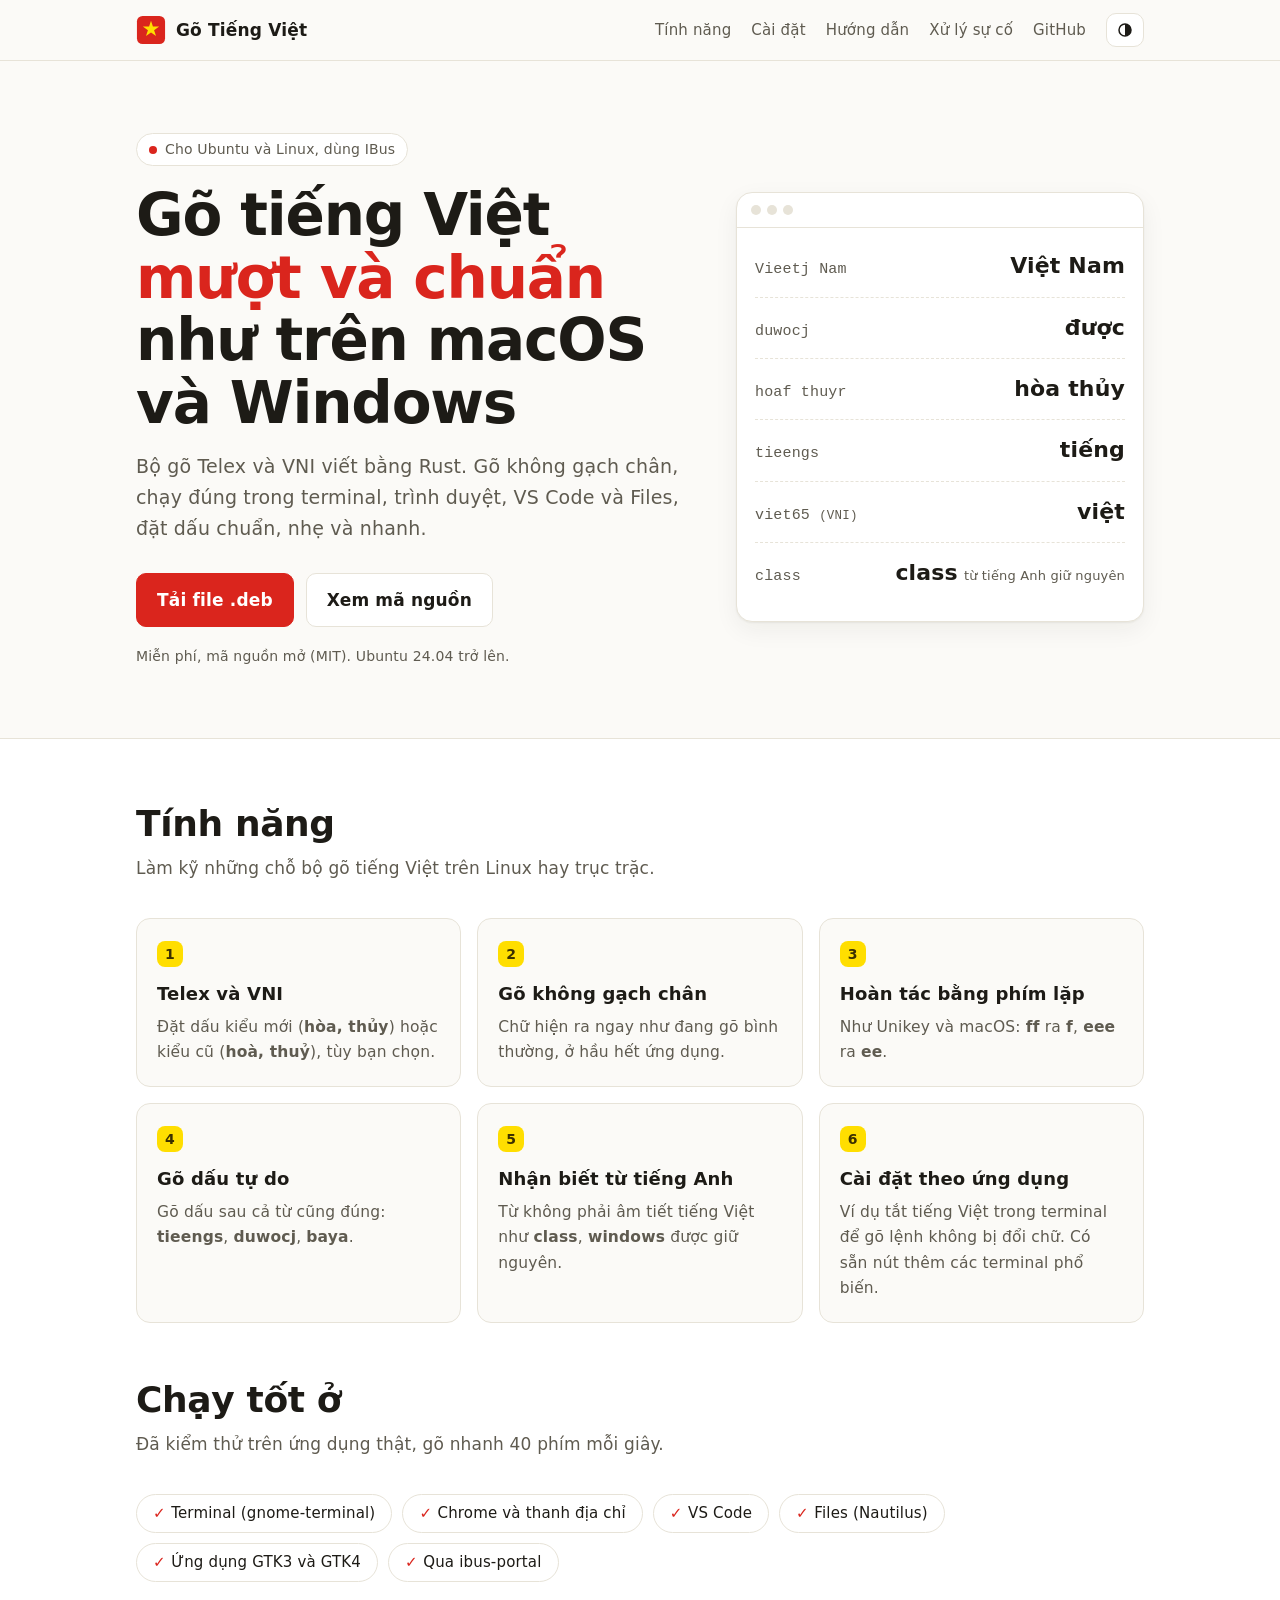
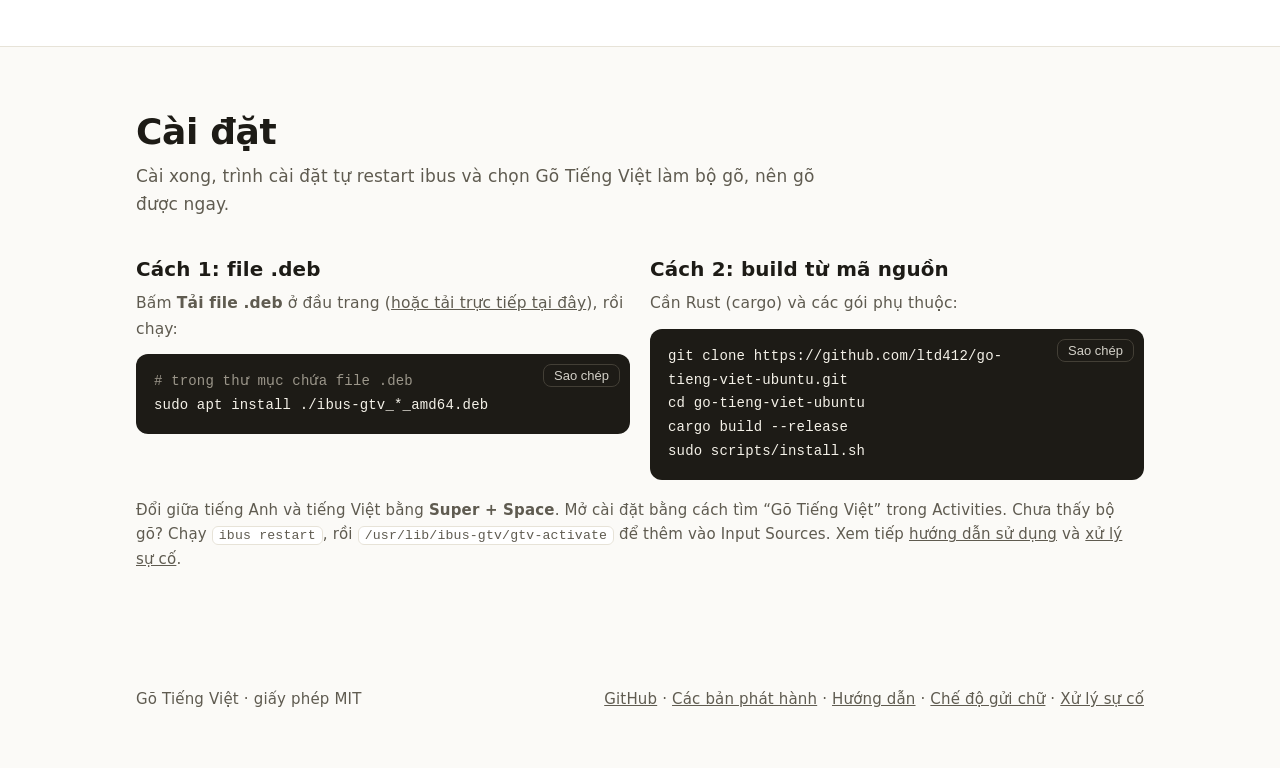
==== commit 12d64593: "feat(site): download button links straight to the latest .deb Co-Authored-By: Claude Sonnet 5.5 <nor" ====
--- a/site/index.html
+++ b/site/index.html
@@ -32,7 +32,7 @@
       <h1>Gõ tiếng Việt <em>mượt và chuẩn</em> như trên macOS và Windows</h1>
       <p class="lead">Bộ gõ Telex và VNI viết bằng Rust. Gõ không gạch chân, chạy đúng trong terminal, trình duyệt, VS Code và Files, đặt dấu chuẩn, nhẹ và nhanh.</p>
       <div class="cta">
-        <a class="btn primary" href="https://github.com/ltd412/go-tieng-viet-ubuntu/releases/latest">Tải file .deb</a>
+        <a class="btn primary" id="dl" data-deb href="https://github.com/ltd412/go-tieng-viet-ubuntu/releases/latest">Tải file .deb</a>
         <a class="btn" href="https://github.com/ltd412/go-tieng-viet-ubuntu">Xem mã nguồn</a>
       </div>
       <p class="meta">Miễn phí, mã nguồn mở (MIT). Ubuntu 24.04 trở lên.</p>
@@ -85,7 +85,7 @@
     <div class="steps">
       <div class="step">
         <h3>Cách 1: file .deb</h3>
-        <p>Tải file ở trang Releases rồi chạy:</p>
+        <p>Bấm <b>Tải file .deb</b> ở đầu trang (<a data-deb href="https://github.com/ltd412/go-tieng-viet-ubuntu/releases/latest">hoặc tải trực tiếp tại đây</a>), rồi chạy:</p>
 <div class="codewrap"><pre><span class="c"># trong thư mục chứa file .deb</span>
 sudo apt install ./ibus-gtv_*_amd64.deb</pre><button class="copy" type="button">Sao chép</button></div>
       </div>
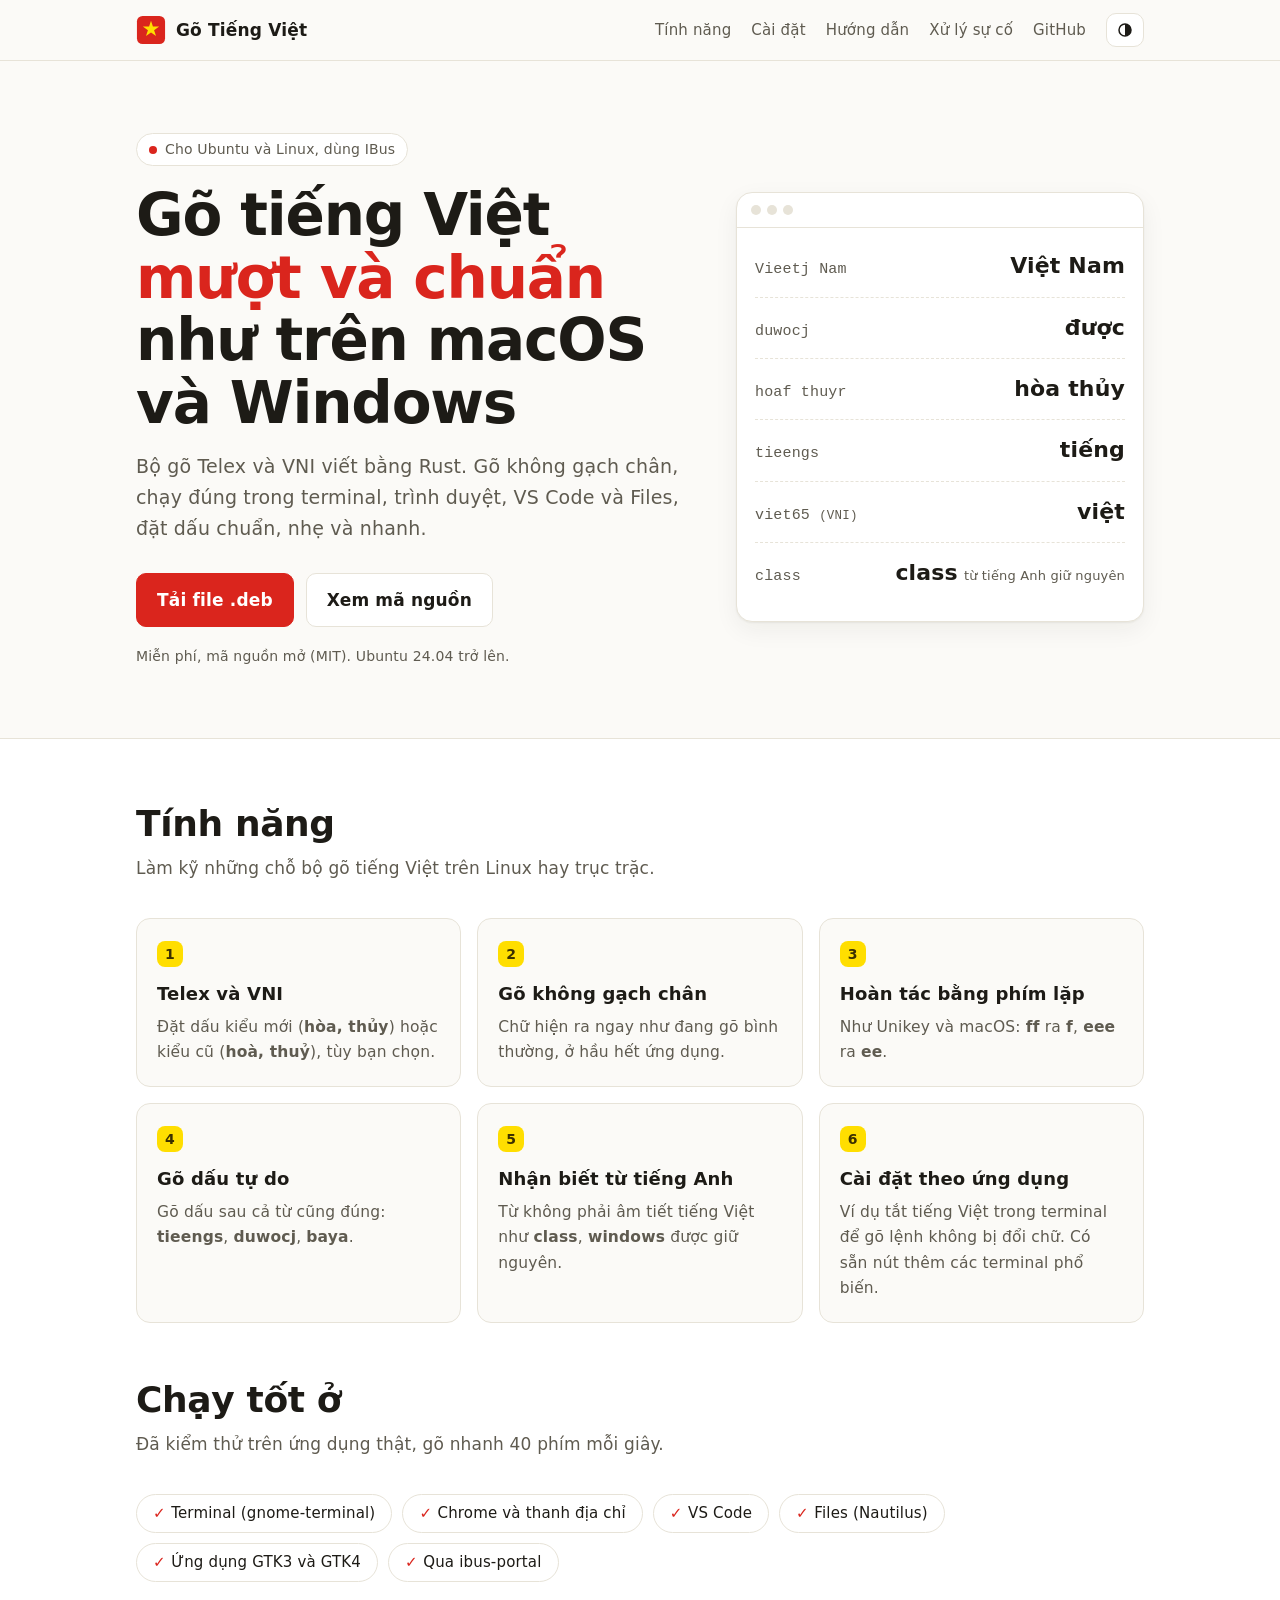
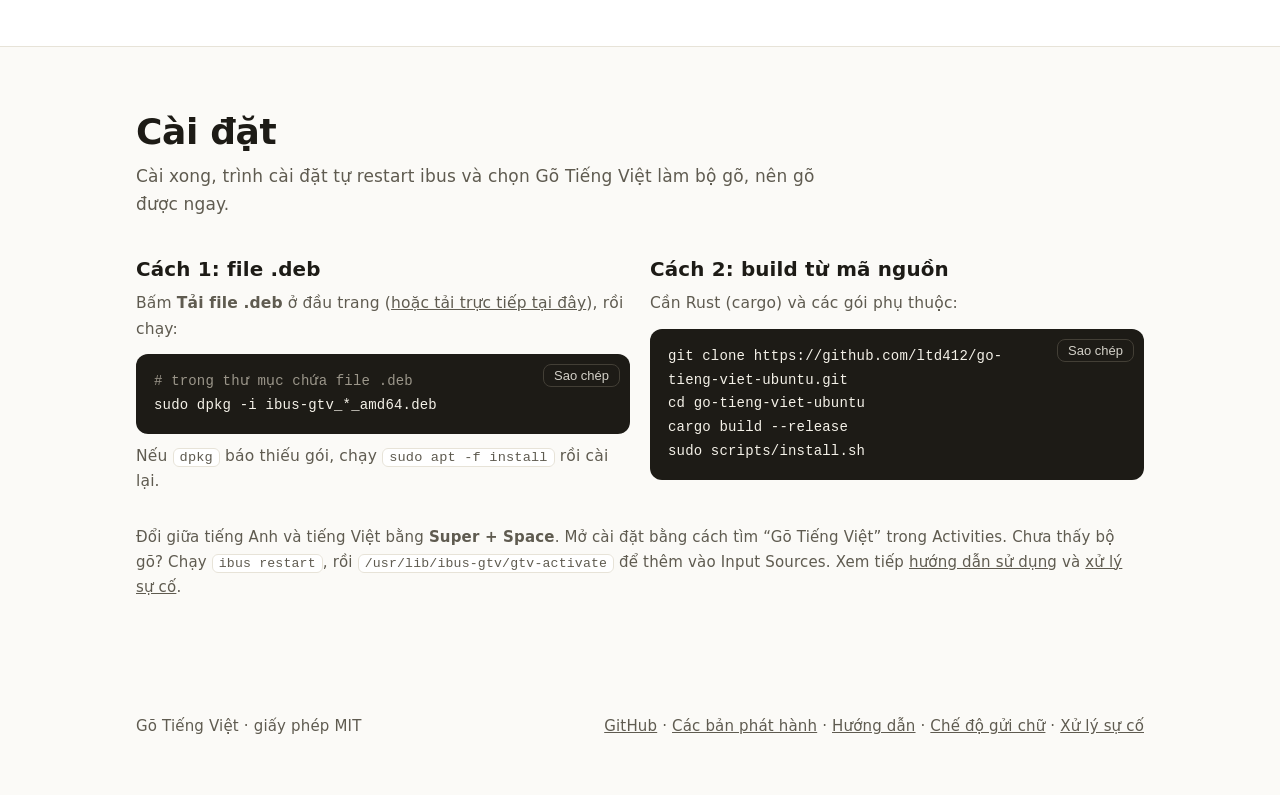
==== commit 6f28a8af: "docs: install the .deb with dpkg -i Co-Authored-By: Claude Sonnet 5.5 <noreply@anthropic.com>" ====
--- a/site/index.html
+++ b/site/index.html
@@ -87,7 +87,8 @@
         <h3>Cách 1: file .deb</h3>
         <p>Bấm <b>Tải file .deb</b> ở đầu trang (<a data-deb href="https://github.com/ltd412/go-tieng-viet-ubuntu/releases/latest">hoặc tải trực tiếp tại đây</a>), rồi chạy:</p>
 <div class="codewrap"><pre><span class="c"># trong thư mục chứa file .deb</span>
-sudo apt install ./ibus-gtv_*_amd64.deb</pre><button class="copy" type="button">Sao chép</button></div>
+sudo dpkg -i ibus-gtv_*_amd64.deb</pre><button class="copy" type="button">Sao chép</button></div>
+        <p class="note" style="margin-top:10px">Nếu <code>dpkg</code> báo thiếu gói, chạy <code>sudo apt -f install</code> rồi cài lại.</p>
       </div>
       <div class="step">
         <h3>Cách 2: build từ mã nguồn</h3>
